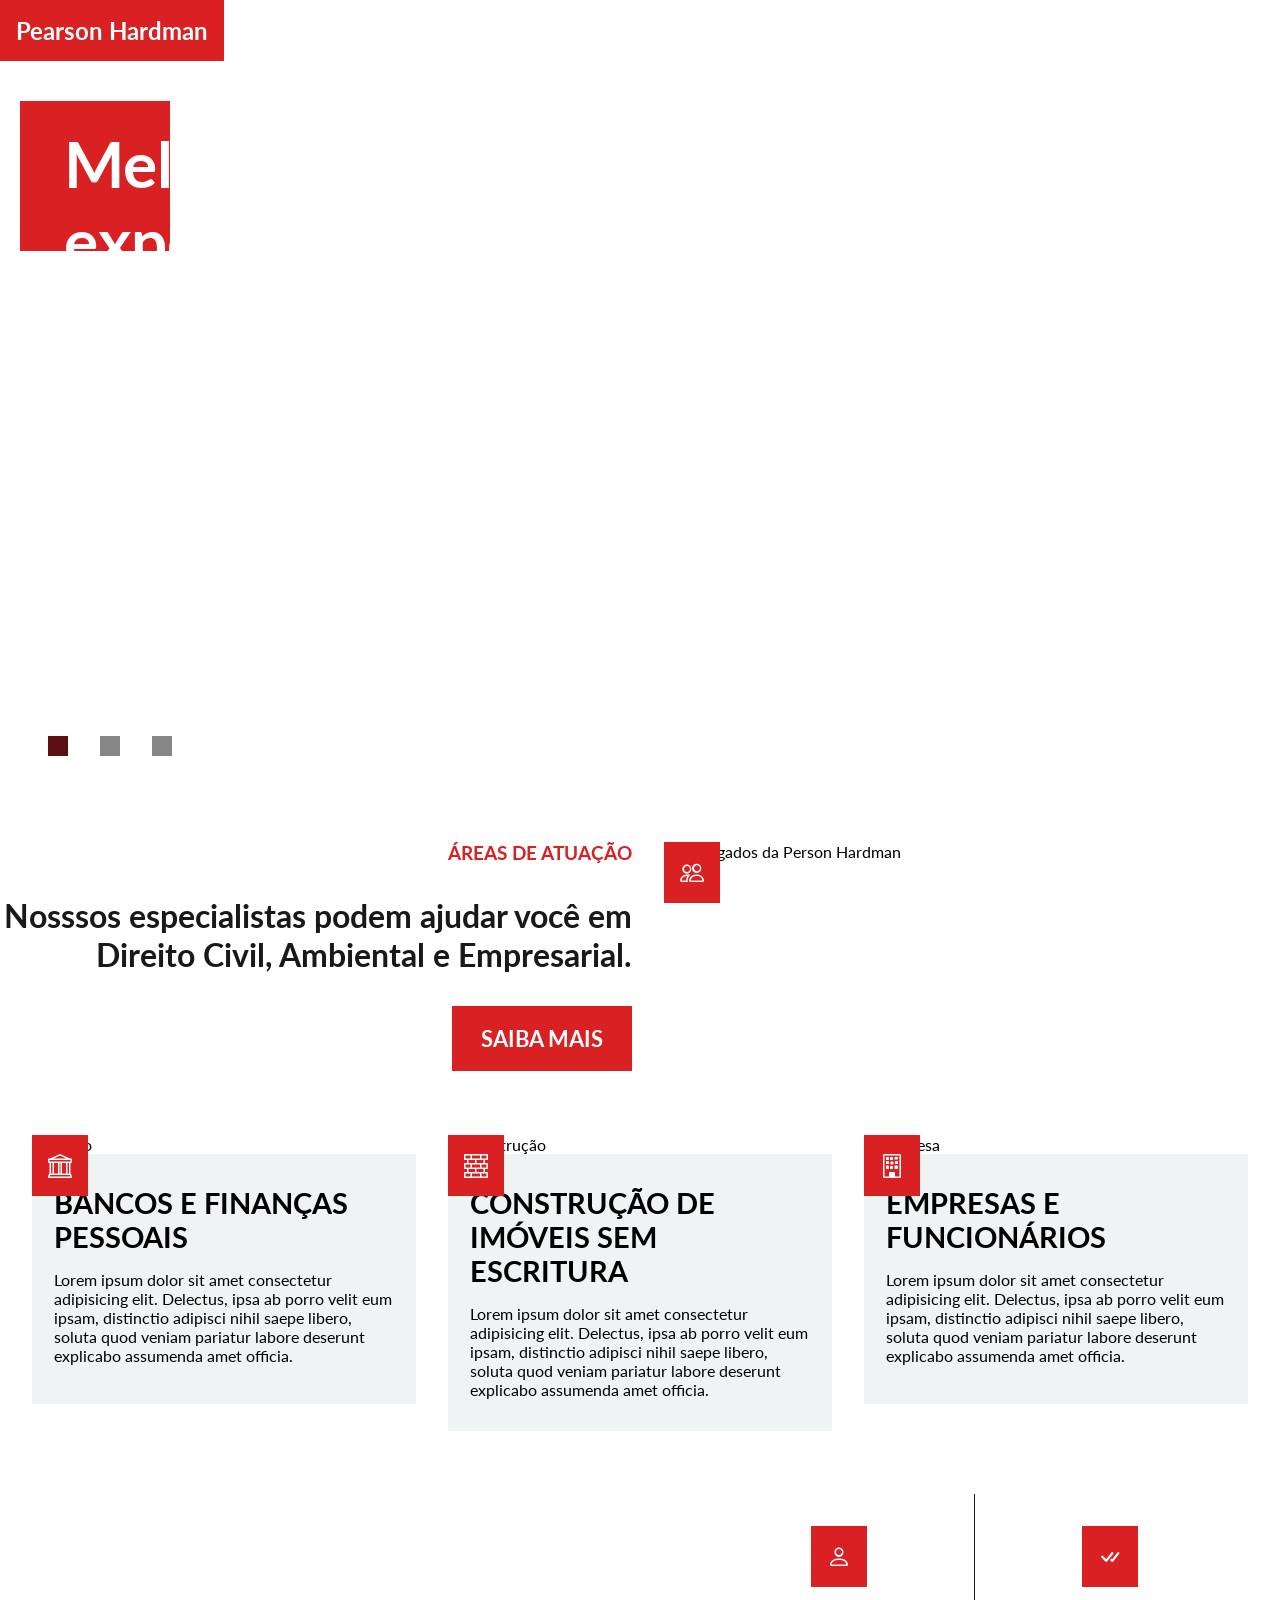
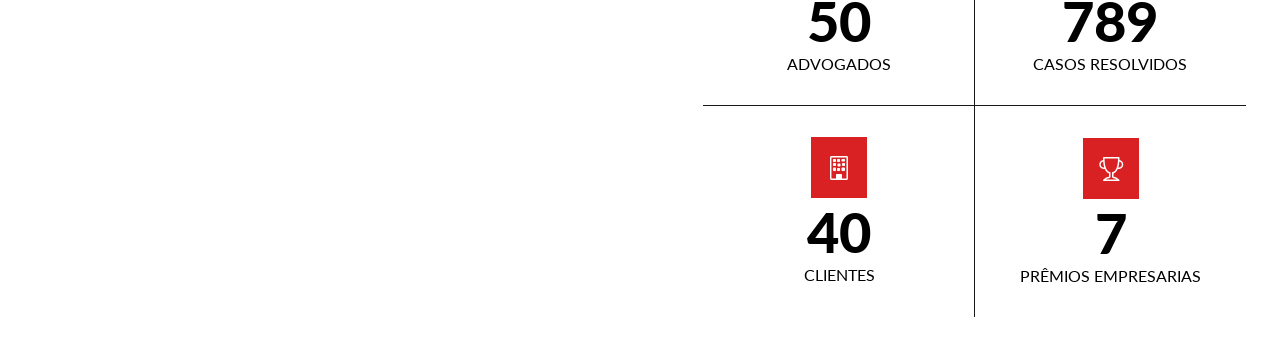
==== index.html @ 6a781ac8 "19-02-25" ====
<!DOCTYPE html>
<html lang="en">
<head>
    <meta charset="UTF-8">
    <meta name="viewport" content="width=device-width, initial-scale=1.0">
    <title>Person Hardman</title>
    <link rel="stylesheet" href="./css/style.css">
    <!-- Google Fonts -->
        <link rel="preconnect" href="https://fonts.googleapis.com">
        <link rel="preconnect" href="https://fonts.gstatic.com" crossorigin>
        <link href="https://fonts.googleapis.com/css2?family=Lato:ital,wght@0,100;0,300;0,400;0,700;0,900;1,100;1,300;1,400;1,700;1,900&display=swap" rel="stylesheet">
    <!-- Bootstrap Icons  -->
        <link rel="stylesheet" href="https://cdn.jsdelivr.net/npm/bootstrap-icons@1.11.3/font/bootstrap-icons.min.css">
</head>
<body>
    <!-- Cabeçalho e Banner -->
    <header id="header">
        <div id="inner-header">
            <h2 id="brand">Pearson Hardman</h2>
            <nav id="navbar">
                <a href="#header">Início</a>
                <a href="#expertise-areas">Serviços</a>
                <a href="#about">Sobre</a>
                <a href="#team">Time</a>
                <a href="#contact">Contato</a>
            </nav>
        </div>
        <div class="banner active">
            <span class="square"></span>            
            <h2>Melhores experts em direito do país</h2>
            <p>Os advogados mais qualificados estão aqui, agende uma reunião e conheça nosso time
            </p>
        </div>
        <div class="banner">
            <span class="square"></span>            
            <h2>Advogados</h2>
            <p>Melhores experts em direito do país</p>
        </div>
        <div class="dots">
            <div class="dot active"></div>
            <div class="dot"></div>
            <div class="dot"></div>
        </div>
    </header>
    <!-- Áreas de atuação -->
    <main id="expertise-areas" class="text-image-section">
        <div id="expertise-information" class="text-container">
            <h3 class="section-title">Áreas de atuação</h3>
            <p class="section-subtitle">Nosssos especialistas podem ajudar você em Direito Civil, Ambiental e Empresarial.</p>
            <a class="btn" href="">Saiba Mais</a>
        </div>
        <div id="expertise-image-container" class="image-container">
            <i class="bi bi-people"></i>
            <img src="images/employees_banner.jpg" alt="Advogados da Person Hardman">
        </div>
        <div id="other-services">
            <div class="service">
                <img src="images/bank.jpg" alt="Banco">
                <i class="bi bi-bank"></i>
                <div class="service-info">
                    <h4>Bancos e finanças pessoais</h4>
                    <p>Lorem ipsum dolor sit amet consectetur adipisicing elit. Delectus, ipsa ab porro velit eum ipsam, distinctio adipisci nihil saepe libero, soluta quod veniam pariatur labore deserunt explicabo assumenda amet officia.</p>
                </div>
            </div>
            <div class="service">
                <img src="images/construction.jpg" alt="Construção">
                <i class="bi bi-bricks"></i>
                <div class="service-info">
                    <h4>Construção de imóveis sem escritura</h4>
                    <p>Lorem ipsum dolor sit amet consectetur adipisicing elit. Delectus, ipsa ab porro velit eum ipsam, distinctio adipisci nihil saepe libero, soluta quod veniam pariatur labore deserunt explicabo assumenda amet officia.</p>
                </div>

            </div>            
            <div class="service">
                <img src="images/company.jpg" alt="Empresa">
                <i class="bi bi-building"></i>
                <div class="service-info">
                    <h4>Empresas e funcionários</h4>
                    <p>Lorem ipsum dolor sit amet consectetur adipisicing elit. Delectus, ipsa ab porro velit eum ipsam, distinctio adipisci nihil saepe libero, soluta quod veniam pariatur labore deserunt explicabo assumenda amet officia.</p>
                </div>

            </div>
           
        </div>

    </main>
    <!-- Seção Sobre nós -->
    <section id="about">
        <div id="about-text">
            <p class="section-subtitle">Sobre nós</p>
            <h3 class="section-title">
                Uma empresa que tem o foco no cliente, aconselhando da melhor forma e conseguindo os melhores resultados
            </h3>
            <div class="about-description">
                <i class="bi bi-briefcase"></i>
                <div>
                    <h4>Advogados atualizados</h4>
                    <p>Nós promovemos treinamentos mensais a todos os nosso colaboradores</p>
                </div>
            </div>
            <div class="about-description">
                <i class="bi bi-book"></i>
                <div>
                    <h4>Domínio das leis</h4>
                    <p>Nossos colaboradores são especializados em várias áreas do Direito, dominando as principais leis em suas especialidades</p>
                </div>
            </div>
        </div>
        <div id="about-data">
            <div class="data">
                <i class="bi bi-person"></i>
                <p class="number">50</p>
                <p class="text">Advogados</p>
            </div>
            <div class="data">
                <i class="bi bi-check-all"></i>
                <p class="number">789</p>
                <p class="text">Casos resolvidos</p>
            </div>
            <div class="data">
                <i class="bi bi-building"></i>
                <p class="number">40</p>
                <p class="text">Clientes</p>
            </div>
            <div class="data">
                <i class="bi bi-trophy"></i>
                <p class="number">7</p>
                <p class="text">Prêmios empresarias</p>
            </div>
        </div>
    </section>
</body>
</html>
---- css/style.css ----
:root {
    --main-color:#d92123;
    --primary-text-color:#fff;
    --secondary-text-color:#191919;
    --secondary-color:#868686;
    --tertiary-color:#eff3f4;
    --secondary-bg-color:#5c1011;
}

* {
    font-family: "Lato";
    padding: 0;
    margin: 0;
    box-sizing: border-box;
}

a {
    text-decoration: none;
}

img {
    width: 100%;
}

i {
    background-color: var(--main-color);
    color: var(--primary-text-color);
    font-size: 1.5rem;
    padding: 1rem;
}

/* id */
#header{
    min-height: 90vh;
    background-image: url("../images/main_banner4.png");
    background-size: cover;
    background-position: center;
    color: var(--primary-text-color);
    margin-bottom: 2rem;
}

#inner-header{
    /* padrão linha */
    display: flex;
    /* alinhamento é horizontal, eixo x */
    justify-content: space-between;
    /* alinhamento vertical, eixo y */
    align-items: center;
}

#brand {
    background-color: var(--main-color);
    padding: 1rem;
}

#navbar {
    display: flex;
    gap: 2rem;
    text-transform: uppercase;
    margin-right: 2rem;
}

#navbar a {
    color: var(--primary-text-color);
    font-weight: bold;
    padding: 1rem;
}

.banner.active{
    opacity: 1; /* banner ativo é mostrado */
}

.banner{
    max-width: 45%;
    opacity: 0;
    padding: 4rem;
    position: absolute;
}

.banner h2{
    font-size: 4rem;
    margin-bottom: 1.2rem;
    position: relative;
    z-index:2;
}

.banner p{
    font-size: 1.5rem;
}

.square{
    display:block;
    width: 150px;
    height: 150px;
    background-color: var(--main-color);
    position: absolute;
    left: 20px;
    top: 40px;
    z-index:1;
}

.dots{
    display:flex;
    gap:2rem;
    position: absolute;
    bottom: 9rem;
    left:3rem;
}

.dot{
    width: 20px;
    height: 20px;
    background-color: var(--secondary-color);
}

.dot.active{
    background-color: var(--secondary-bg-color);
}

/* ÁREAS DE ATUAÇÃO */

.text-image-section{
    display: flex;
    flex-wrap: wrap;
    gap: 2rem;
}

.text-container {
    display: flex;
    flex-direction: column;
    flex: 2 1 0;
    gap: 2rem;
    justify-content: center;
    text-align: right;
    font-weight: bold;
}

.image-container{
    flex: 1 1 300px;
    position: relative;
}

.image-container i{
    position: absolute;
}

.section-title{
    color: var(--main-color);
    text-transform: uppercase;
}
.section-subtitle{
    color: var(--secondary-text-color);
    font-size: 2rem;
}

.btn{
    padding: 1.2rem 1.8rem;
    text-transform: uppercase;
    font-size: 1.4rem;
    background-color: var(--main-color);
    color: var(--primary-text-color);
    align-self: end;
}

#other-services{
    width: 100%;
    display: flex;
    /* flex-wrap: wrap; */
    gap:2rem;
    padding: 2rem;
}

.service{
    position: relative;
}

.service i{
    position: absolute;
    left:0;
    top:0;
}

.service-info{
    background-color: var(--tertiary-color);
    padding: 2rem 1.4rem;
    min-height: 250px;
}

.service h4{
    font-size: 1.8rem;
    margin-bottom: 1rem;
    text-transform: uppercase;
}

/* Section about - Sobre nós */
#about{
    display: flex;
    flex-wrap: wrap;
    align-items: center;
    gap: 2rem;
}
#about-text{
    background-image: url("../images/pattern.png");
    background-size: cover;
    background-position: center;
    color: var(--primary-text-color);
    display: flex;
    flex: 1 1 0;
    /* flex: grow shrink basis */
    /* grow - define quanto o elemento cresce em relação aos outros */
    /* shrink - define quanto ele encolhe quando não há espaço */
    /* basis - define o tamanho inicial do elemento antes de aplicar o crescimento e encolhimento */
    flex-direction: column;
    justify-content: center;
    gap: 2rem;
    padding: 4rem 3rem;

}

#about-text .section-subtitle,
#about-text .section-title{
    color: var(--primary-text-color)
}

#about-text i {
    background-color: transparent;
}

.about-description{
    display: flex;
    align-items: center; 
}

.about-description h4{
    font-size: 1.4rem;
    margin-bottom: 0.5rem;
}

#about-data{
    display: flex;
    flex: 1 1 0;
    flex-wrap: wrap;
    padding: 2rem;
}

#about-data .data{
    width: 50%;
    display: flex;
    flex-direction: column;
    align-items: center;
    padding: 2rem;
    margin-top: -1px; /* para alinhar a first-child e last-child */
    margin-left: -1px; /* para alinhar a first-child e last-child */
}

#about-data .data:first-child{
    border-right: 1px solid var(--secondary-text-color);
    border-bottom: 1px solid var(--secondary-text-color);
}

#about-data .data:last-child{
    border-left: 1px solid var(--secondary-text-color);
    border-top: 1px solid var(--secondary-text-color);
}

.data:


#about-data .data i{
    background-color: transparent;
    color: var(--main-color);
    font-size: 4rem;
    padding: 0;
}

.data .number{
    font-size: 3.5rem;
    font-weight: 900;
}

.data .text {
    text-transform: uppercase;
}
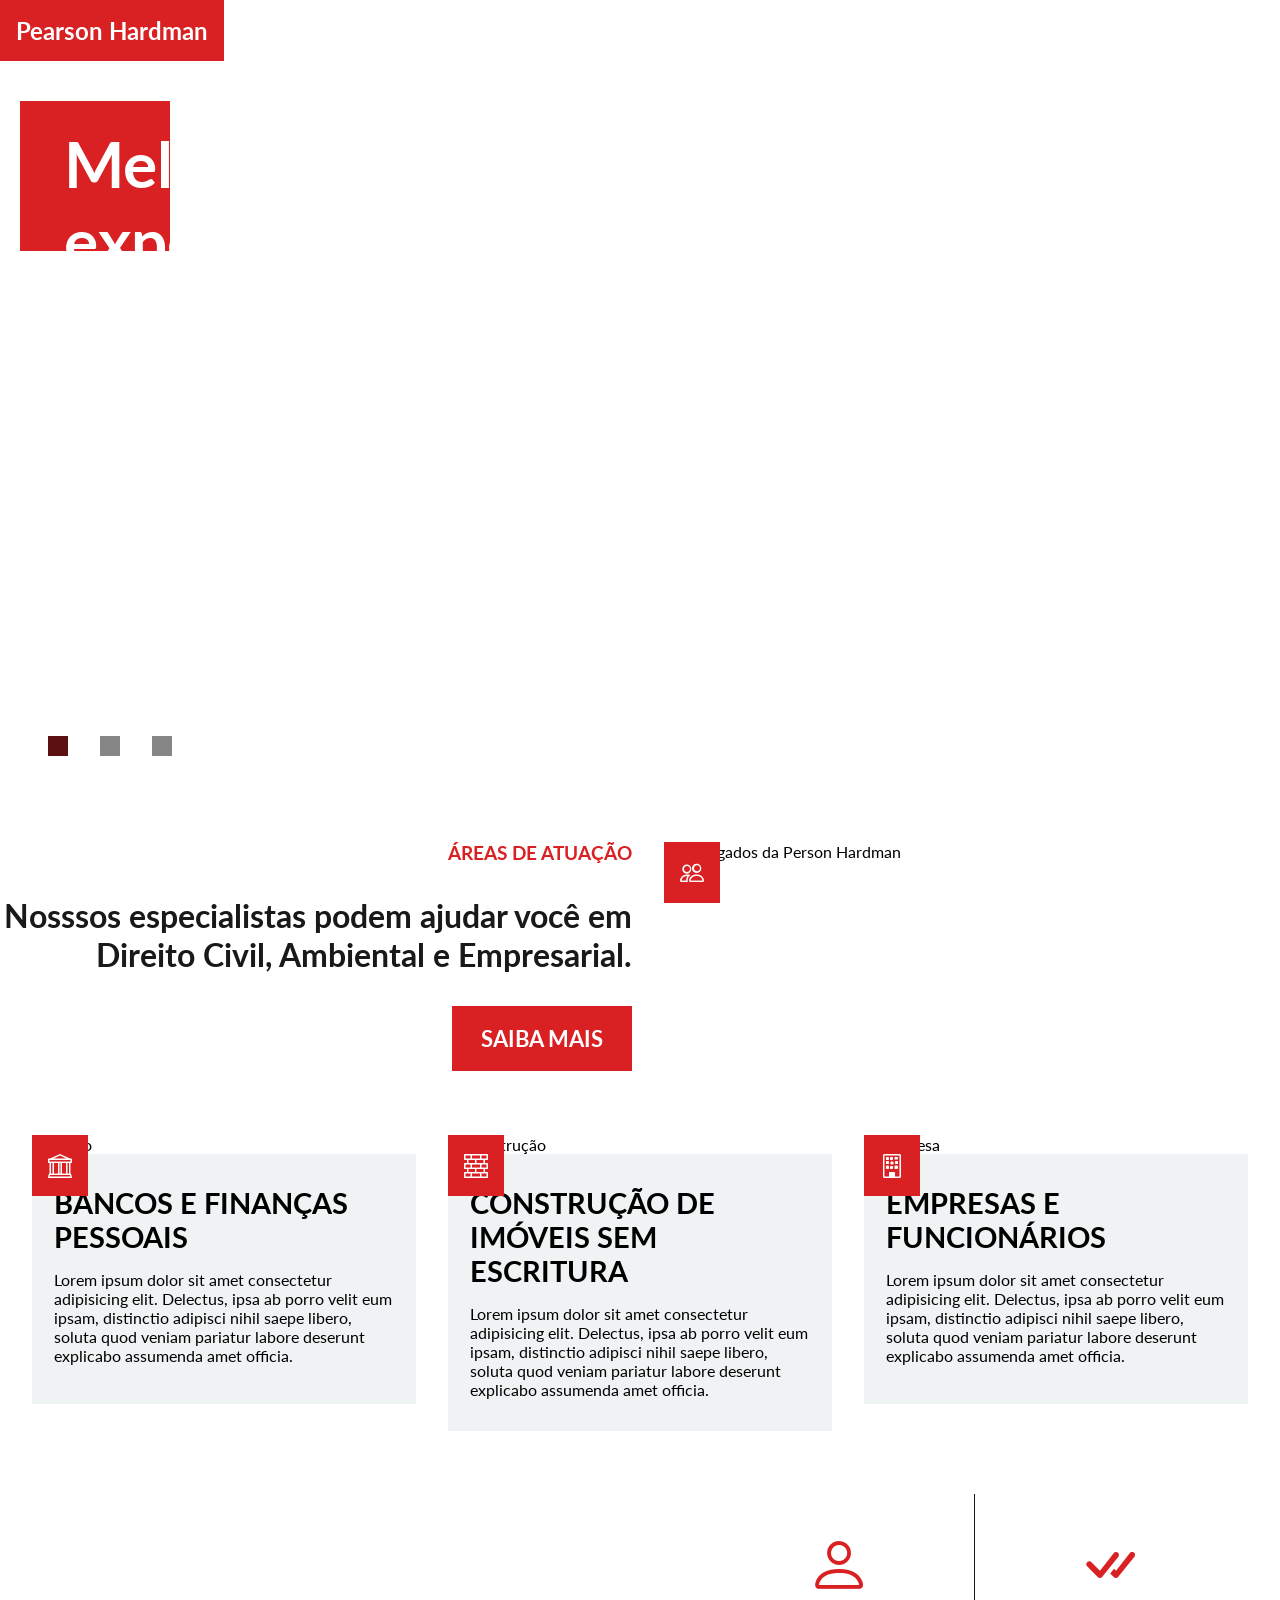
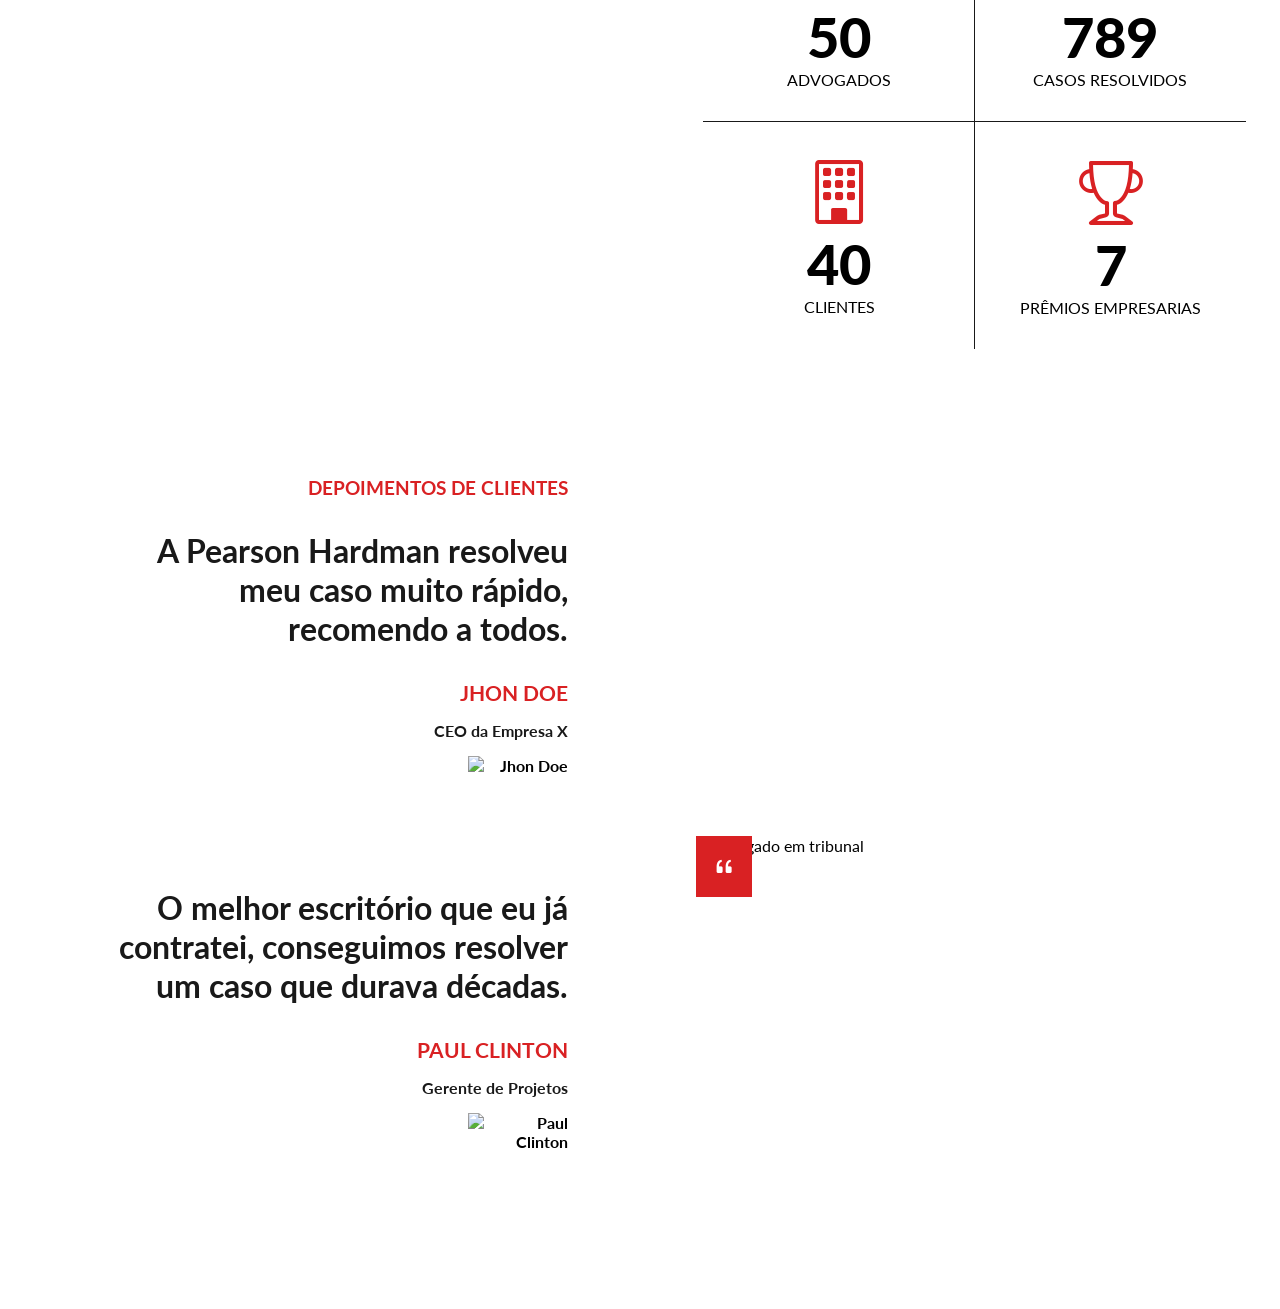
==== commit d1f01bb8: "Section Depoimentos" ====
--- a/index.html
+++ b/index.html
@@ -87,10 +87,10 @@
     <!-- Seção Sobre nós -->
     <section id="about">
         <div id="about-text">
-            <p class="section-subtitle">Sobre nós</p>
-            <h3 class="section-title">
+            <h3 class="section-title">Sobre nós</h3>
+            <p class="section-subtitle">
                 Uma empresa que tem o foco no cliente, aconselhando da melhor forma e conseguindo os melhores resultados
-            </h3>
+            </p>
             <div class="about-description">
                 <i class="bi bi-briefcase"></i>
                 <div>
@@ -129,5 +129,41 @@
             </div>
         </div>
     </section>
+
+    <!-- Depoimentos -->
+
+    <section id="testimonial" class="text-image-section">
+        <div id="testimonial-information" class="text-container">
+            <div id="testimonial-information" class="text-container">
+                <h3 class="section-title">Depoimentos de clientes</h3>
+                <p class="section-subtitle">
+                  A Pearson Hardman resolveu meu caso muito rápido, recomendo a todos.
+                </p>
+                <div class="author">
+                  <div class="author-info">
+                    <p class="author-name">Jhon Doe</p>
+                    <p class="author-job">CEO da Empresa X</p>
+                  </div>
+                  <img src="images/author_1.jpg" alt="Jhon Doe" />
+                </div>
+                <p class="section-subtitle">
+                  O melhor escritório que eu já contratei, conseguimos resolver um caso
+                  que durava décadas.
+                </p>
+                <div class="author">
+                  <div class="author-info">
+                    <p class="author-name">Paul Clinton</p>
+                    <p class="author-job">Gerente de Projetos</p>
+                  </div>
+                  <img src="images/author_2.jpg" alt="Paul Clinton" />
+                </div>
+            </div>
+        </div>
+        <div id="testimonial-image-container" class="image-container">
+            <i class="bi bi-quote"></i>
+            <img src="images/court.jpg" alt="Afvogado em tribunal">
+        </div>
+
+    </section>
 </body>
 </html>
--- a/css/style.css
+++ b/css/style.css
@@ -263,8 +263,6 @@
     border-top: 1px solid var(--secondary-text-color);
 }
 
-.data:
-
 
 #about-data .data i{
     background-color: transparent;
@@ -282,3 +280,40 @@
     text-transform: uppercase;
 }
 
+/* Depoimentos  */
+
+#testimonial{
+    display: flex;
+    align-items: center;
+}
+
+#testimonial-information{
+    padding: 3rem;
+
+}
+
+.author{
+    display: flex;
+    flex-direction: column;
+    justify-content: end;
+    align-items: flex-end;
+    gap: 1rem;
+}
+
+
+.author img{
+    width: 100px;
+    height: 100px;
+}
+
+.author .author-name{
+    color: var(--main-color);
+    text-transform: uppercase;
+    font-size: 1.3rem;
+    font-weight: bold;
+    margin-bottom: 1rem;
+}
+
+.author .author-job{
+    color: var(--secondary-text-color);
+}
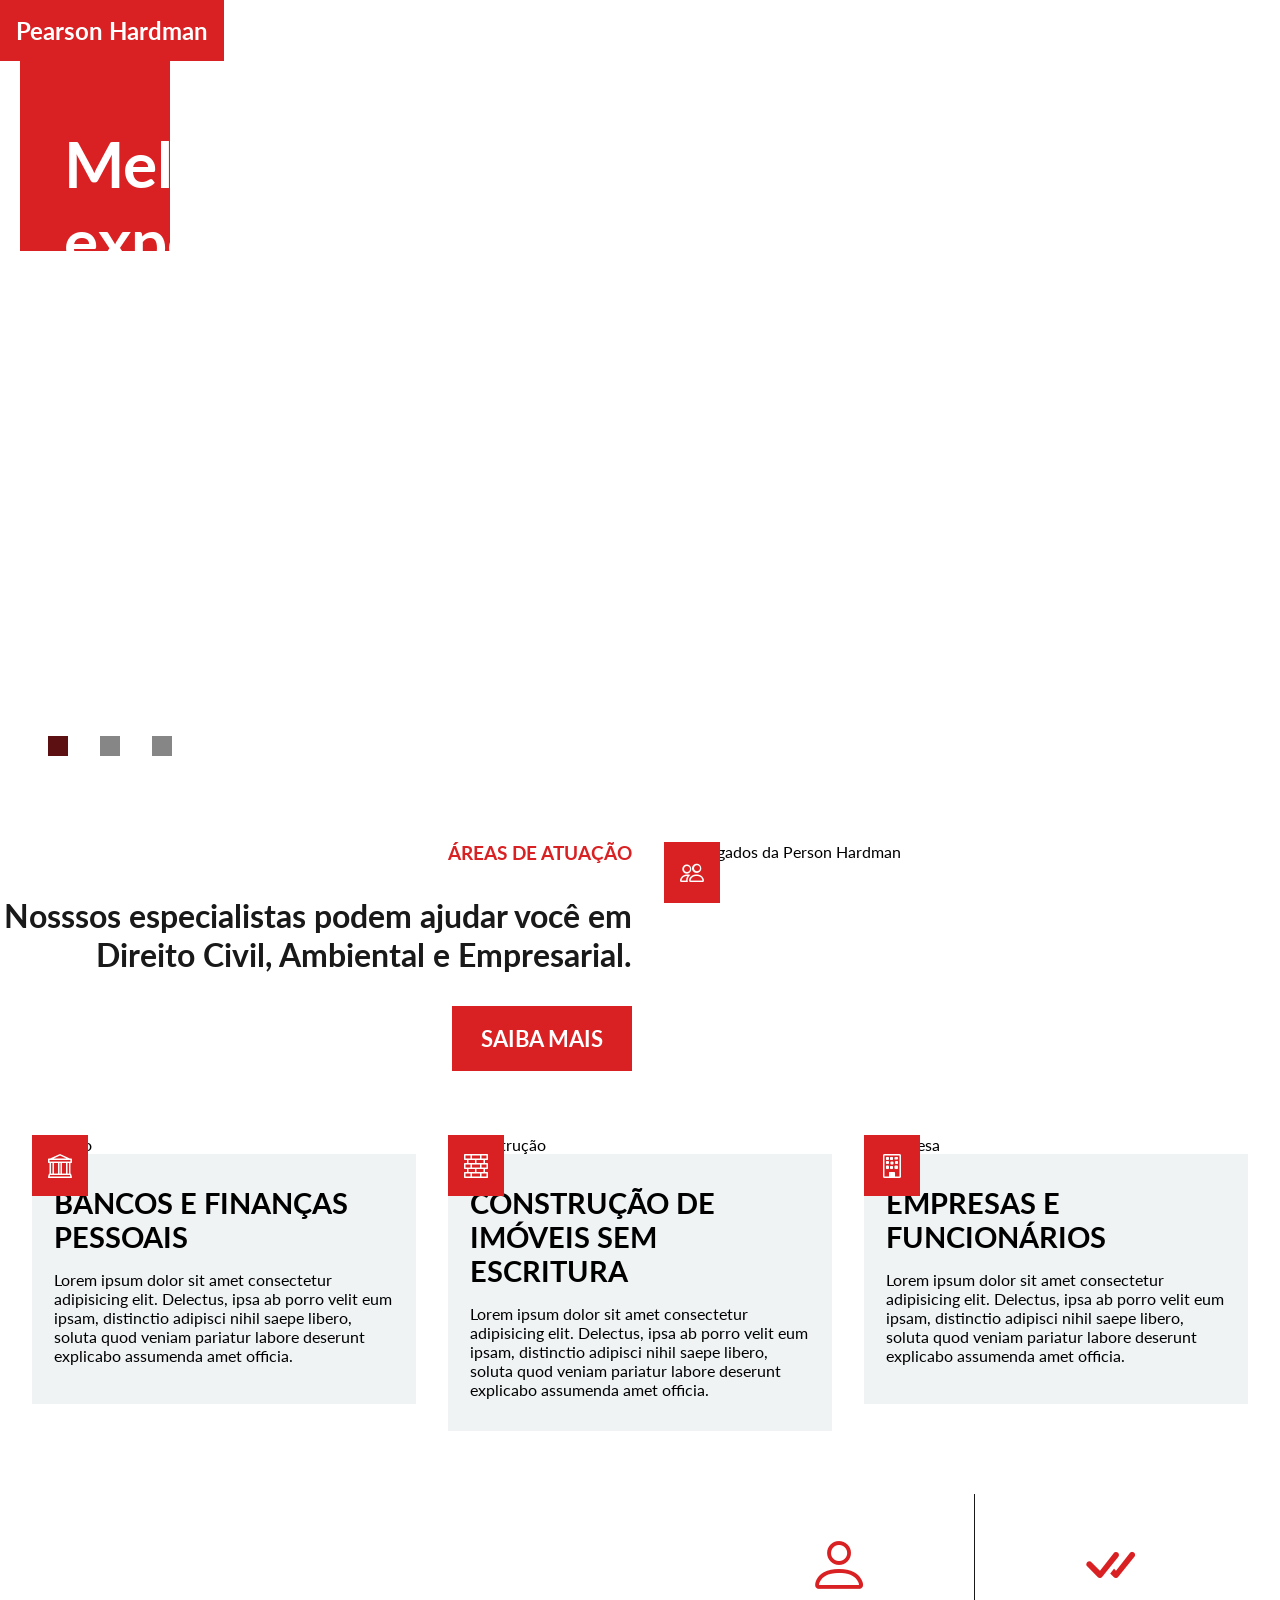
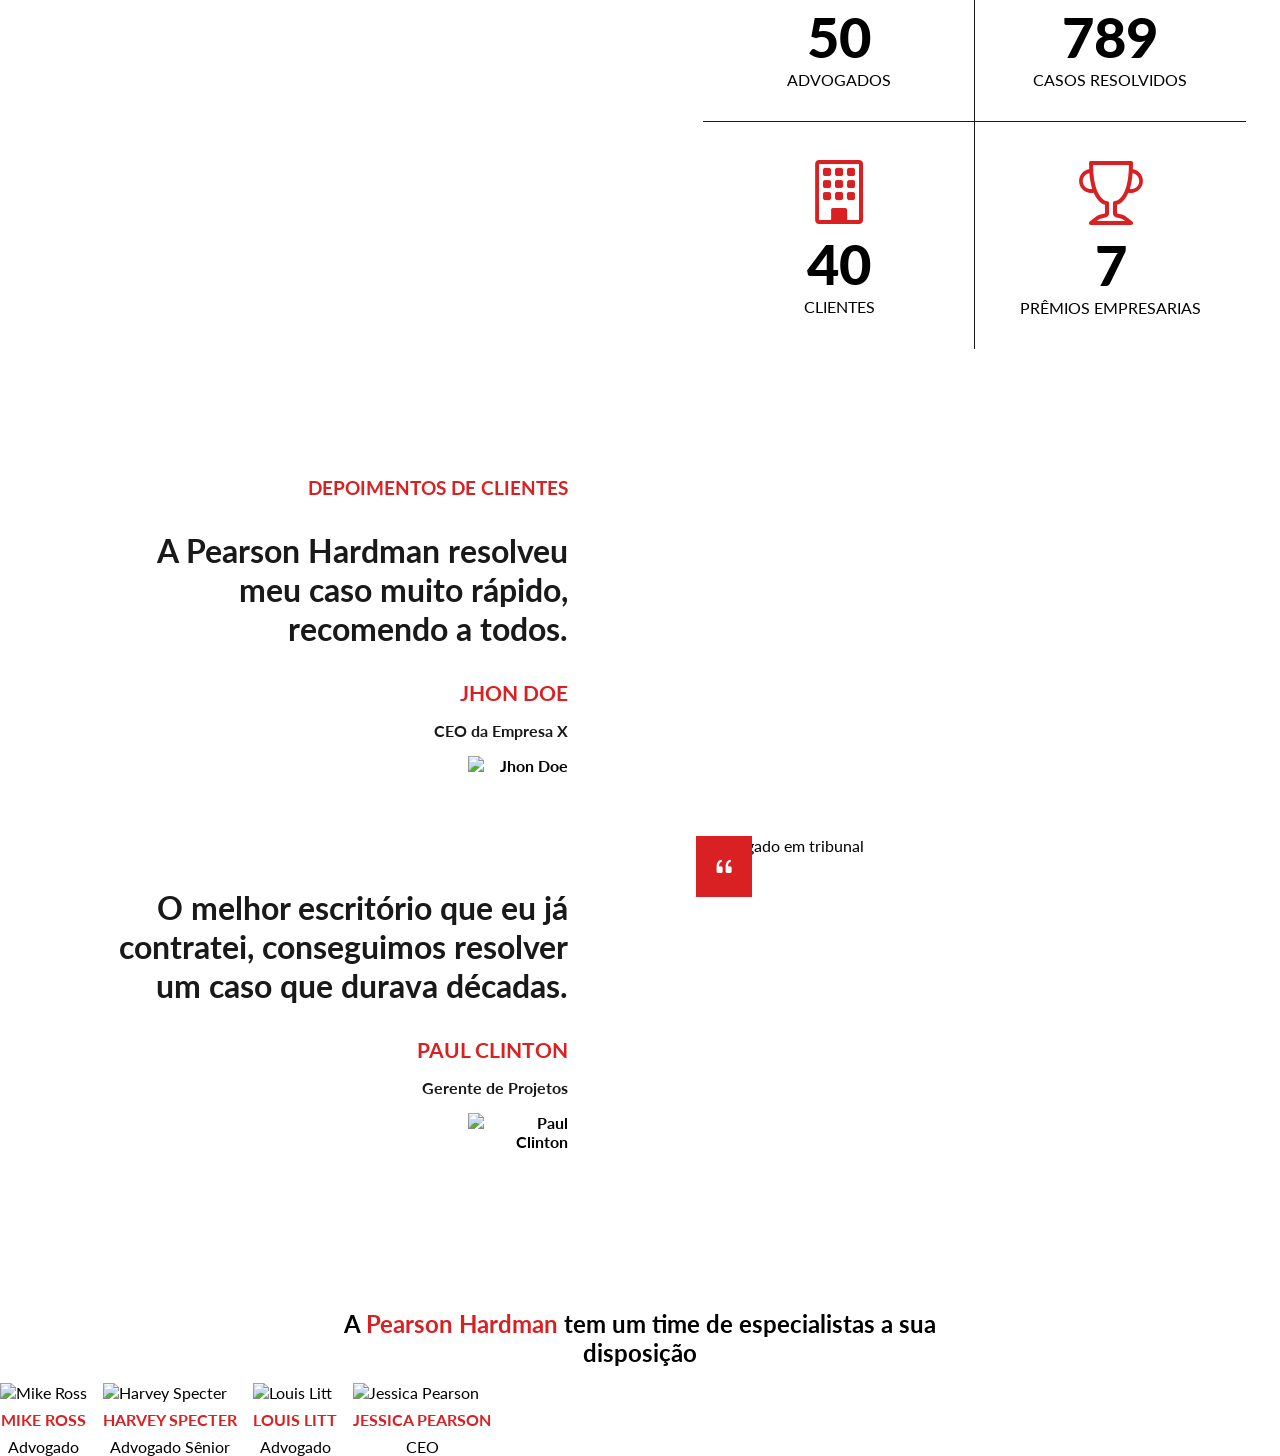
==== commit b73242f5: "section colaboradores" ====
--- a/index.html
+++ b/index.html
@@ -165,5 +165,33 @@
         </div>
 
     </section>
+
+    <!-- Colaboradores -->
+    <section id="team">
+        <span class="square"></span>
+        <h2> A <span>Pearson Hardman</span> tem um time de especialistas a sua disposição</h2>
+        <div class="employees">
+          <div class="employee">
+            <img src="images/mike.jpg" alt="Mike Ross" />
+            <p class="employee-name">Mike Ross</p>
+            <p class="employee-role">Advogado</p>
+          </div>
+          <div class="employee">
+            <img src="images/harvey.png" alt="Harvey Specter" />
+            <p class="employee-name">Harvey Specter</p>
+            <p class="employee-role">Advogado Sênior</p>
+          </div>
+          <div class="employee">
+            <img src="images/louis.jpg" alt="Louis Litt" />
+            <p class="employee-name">Louis Litt</p>
+            <p class="employee-role">Advogado</p>
+          </div>
+          <div class="employee">
+            <img src="images/jessica.jpg" alt="Jessica Pearson" />
+            <p class="employee-name">Jessica Pearson</p>
+            <p class="employee-role">CEO</p>
+          </div>
+        </div>
+      </section>
 </body>
 </html>
--- a/css/style.css
+++ b/css/style.css
@@ -289,7 +289,6 @@
 
 #testimonial-information{
     padding: 3rem;
-
 }
 
 .author{
@@ -316,4 +315,40 @@
 
 .author .author-job{
     color: var(--secondary-text-color);
-}+}
+
+
+/* Colaboradores */
+
+#team span{
+    color: var(--main-color);
+}
+
+#team h2{
+    width: 50%;
+    text-align: center;
+    margin: 0 auto;
+    margin-bottom: 1rem;   
+}
+
+.employees{
+    display: flex;
+    gap: 1rem;
+}
+
+.employee{
+    display: flex;
+    flex-direction: column;
+    align-items: center;
+}
+.employee img{
+    margin-bottom: 0.5rem;
+}
+
+.employee .employee-name{
+    text-transform: uppercase;
+    font-weight: bold;
+    color: var(--main-color);
+    margin-bottom: 0.5rem;
+}
+
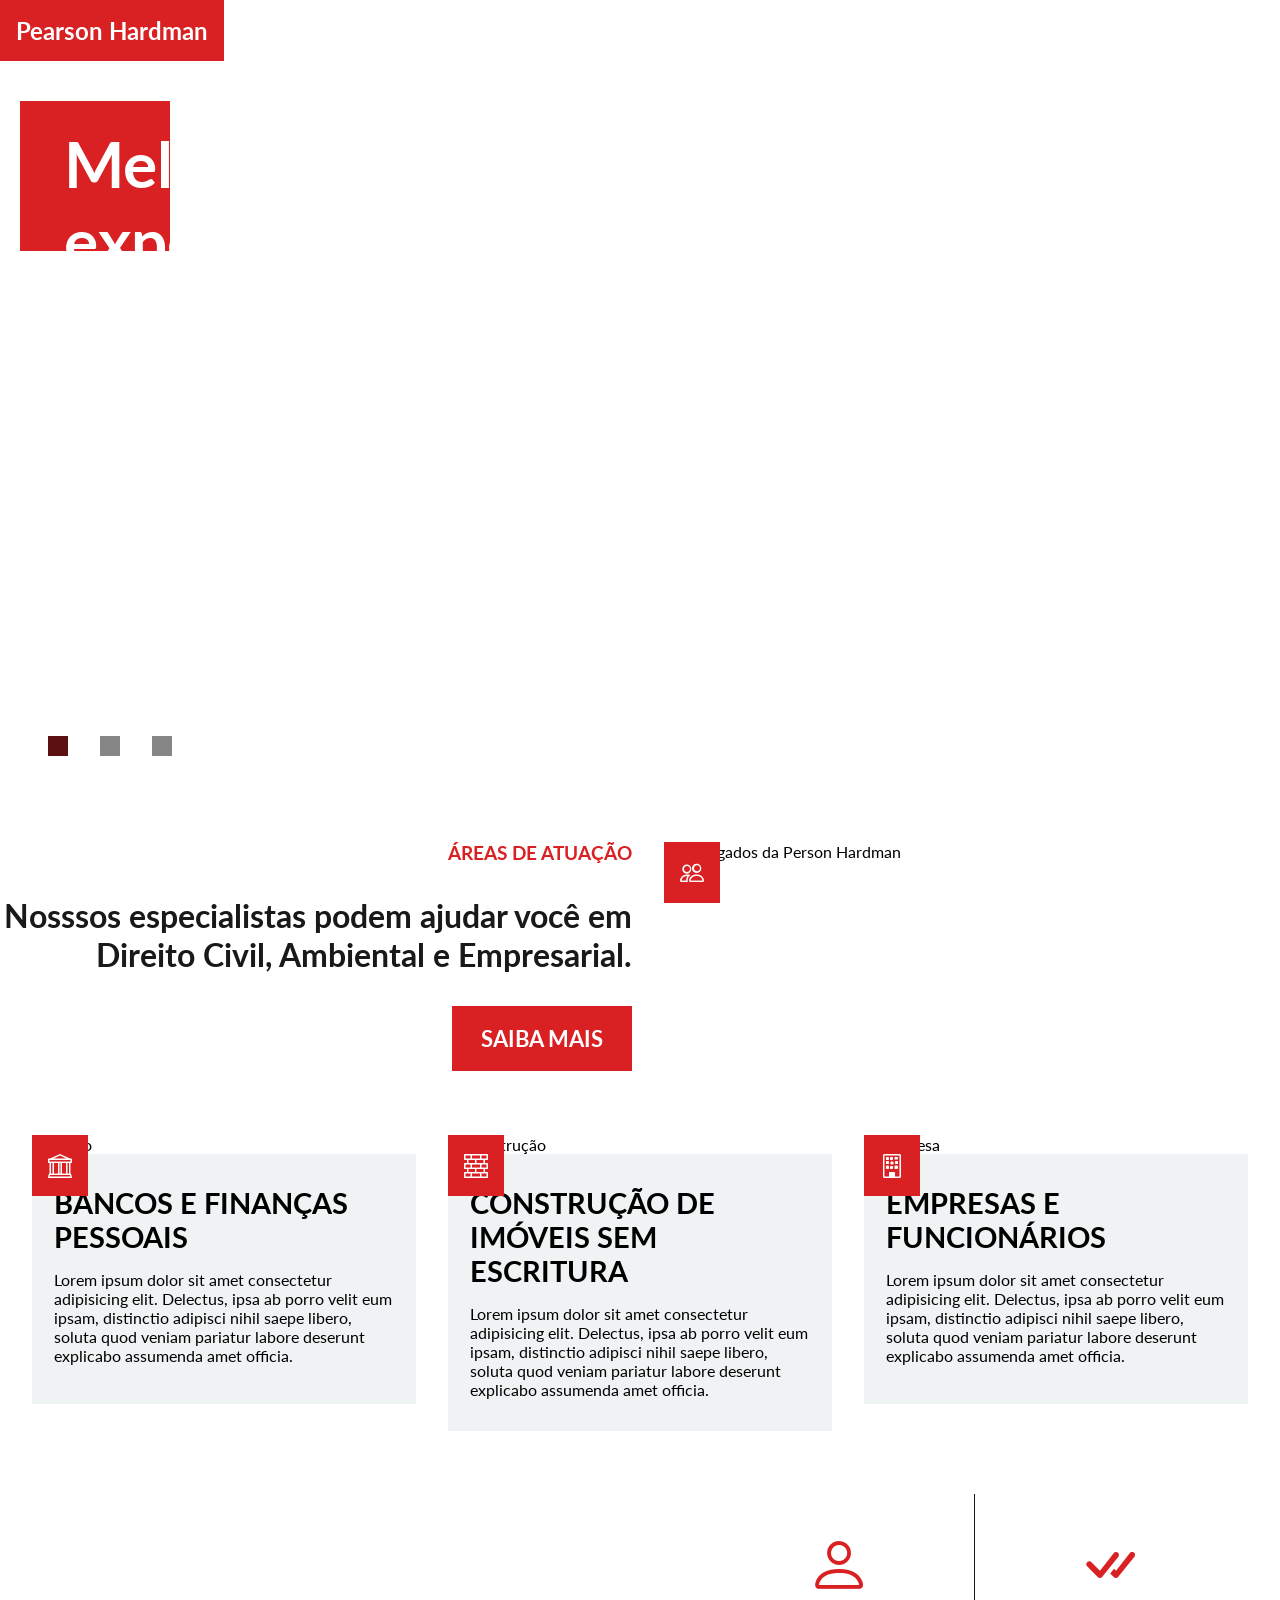
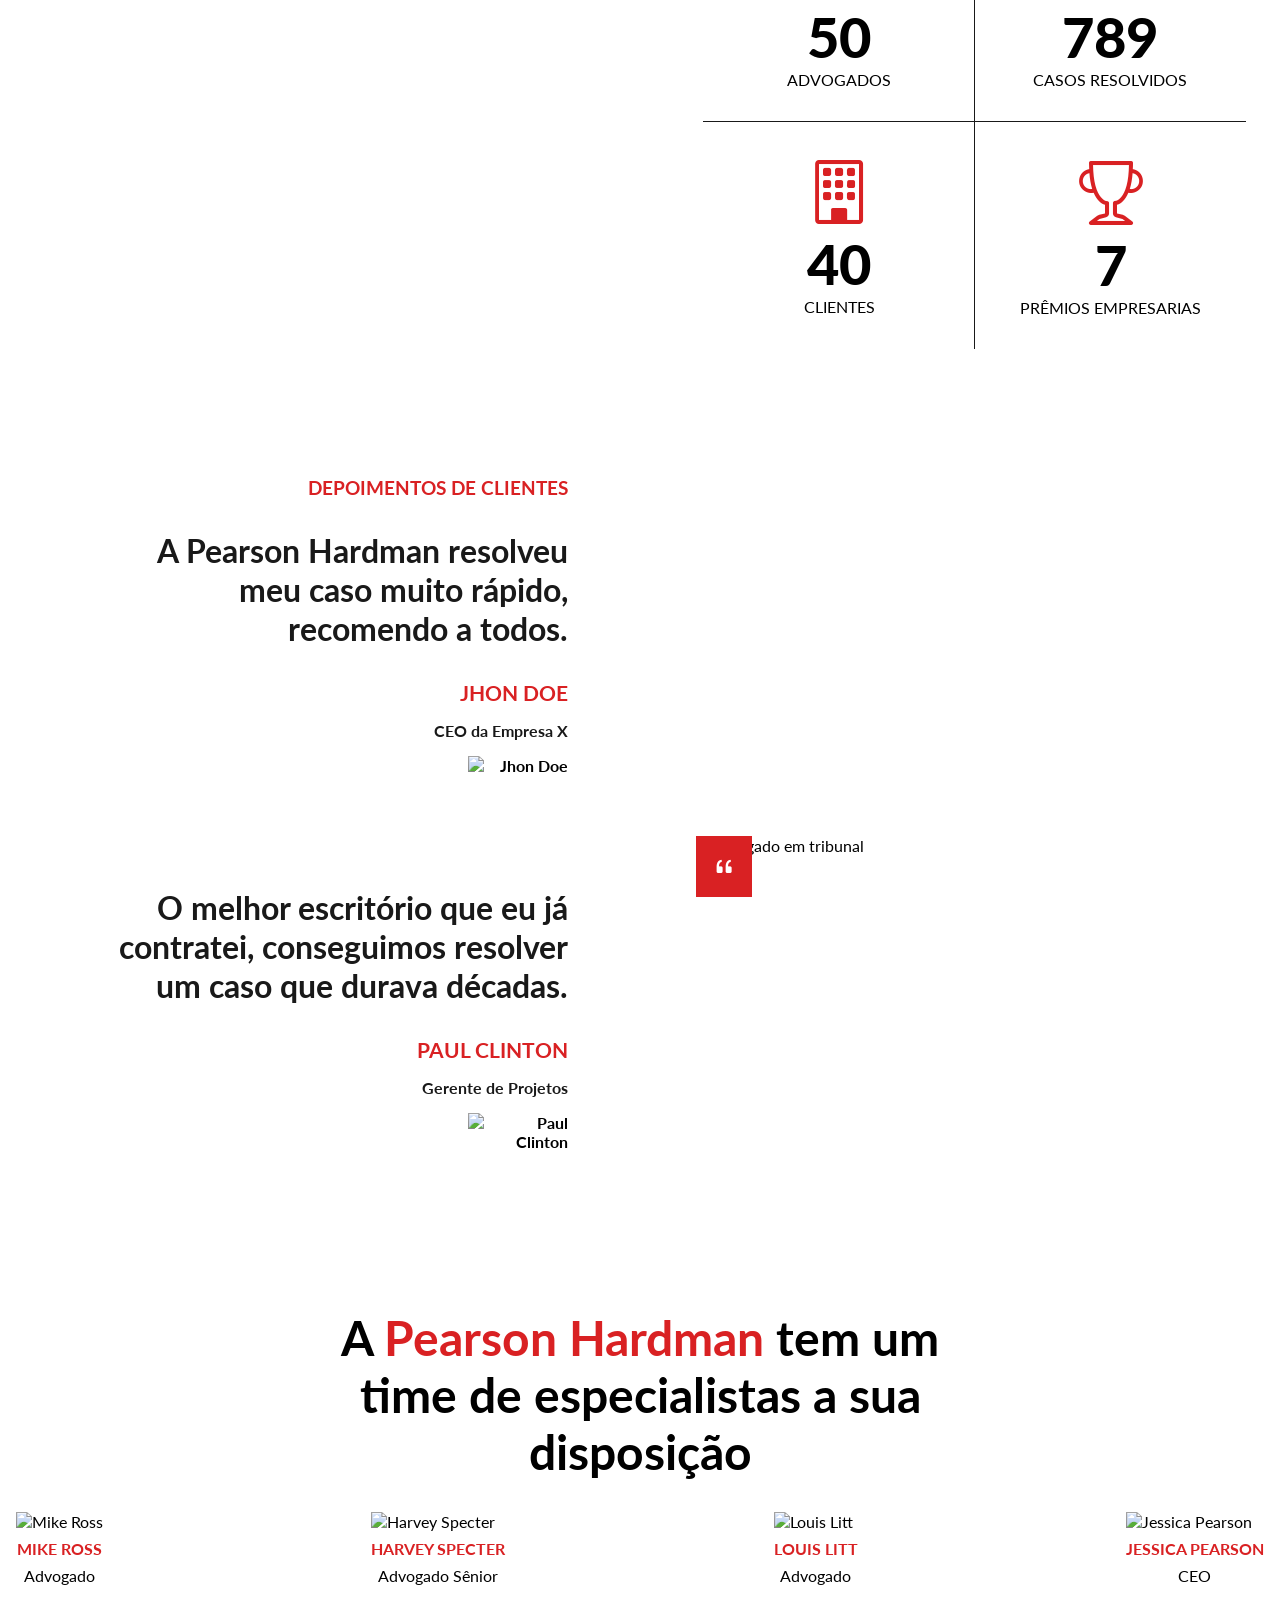
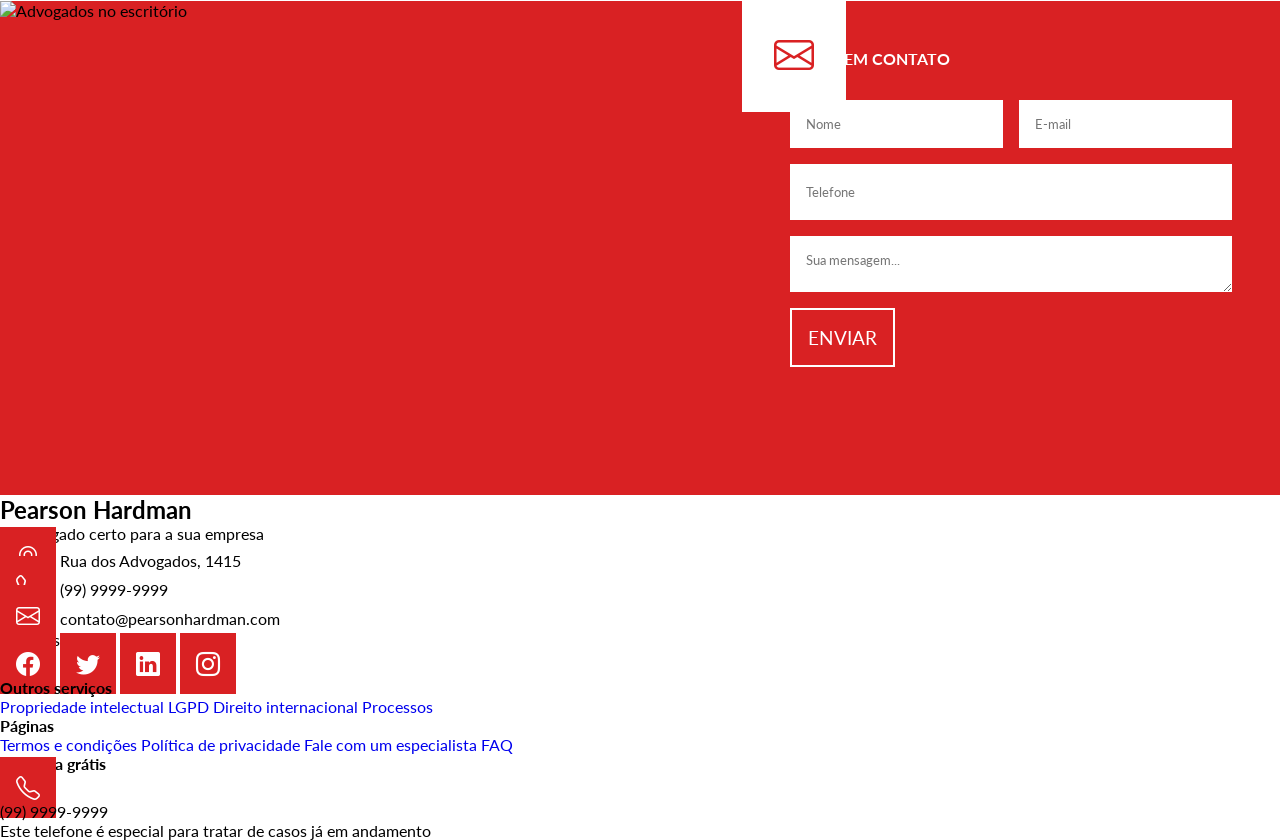
==== commit f0ce5f8b: "sections contato e footer" ====
--- a/index.html
+++ b/index.html
@@ -193,5 +193,80 @@
           </div>
         </div>
       </section>
+      
+
+          <!-- Contato -->
+    <section id="contact" class="text-image-section">
+        <div id="contact-image-container" class="image-container">
+          <img src="images/office.jpg" alt="Advogados no escritório" />
+        </div>
+        <div id="contact-information" class="text-container">
+          <i class="bi bi-envelope"></i>
+          <p class="section-subtitle">Entre em contato</p>
+          <form>
+            <div class="form-control">
+              <input type="text" name="name" id="name" placeholder="Nome" />
+              <input type="email" name="email" id="email" placeholder="E-mail" />
+            </div>
+            <input type="text" name="phone" id="phone" placeholder="Telefone" />
+            <textarea
+              name="message"
+              id="message"
+              placeholder="Sua mensagem..."
+            ></textarea>
+            <input type="submit" value="Enviar" class="btn" />
+          </form>
+        </div>
+      </section>
+
+          <!-- Rodapé -->
+    <footer id="footer">
+        <div class="contact-info">
+          <div class="footer-brand">
+            <h2>Pearson Hardman</h2>
+            <p>O advogado certo para a sua empresa</p>
+          </div>
+          <p><i class="bi bi-geo-alt"></i> Rua dos Advogados, 1415</p>
+          <p><i class="bi bi-telephone"></i> (99) 9999-9999</p>
+          <p><i class="bi bi-envelope"></i> contato@pearsonhardman.com</p>
+          <div class="social-networks">
+            <p>Siga-nos:</p>
+            <div class="networks">
+              <a href="#"><i class="bi bi-facebook"></i></a>
+              <a href="#"><i class="bi bi-twitter"></i></a>
+              <a href="#"><i class="bi bi-linkedin"></i></a>
+              <a href="#"><i class="bi bi-instagram"></i></a>
+            </div>
+          </div>
+        </div>
+        <div class="links-container">
+          <h4>Outros serviços</h4>
+          <nav>
+            <a href="#">Propriedade intelectual</a>
+            <a href="#">LGPD</a>
+            <a href="#">Direito internacional</a>
+            <a href="#">Processos</a>
+          </nav>
+        </div>
+        <div class="links-container">
+          <h4>Páginas</h4>
+          <nav>
+            <a href="#">Termos e condições</a>
+            <a href="#">Política de privacidade</a>
+            <a href="#">Fale com um especialista</a>
+            <a href="#">FAQ</a>
+          </nav>
+        </div>
+        <div class="links-container">
+          <h4>Consulta grátis</h4>
+          <div class="phone-number">
+            <i class="bi bi-telephone"></i>
+            <p>(99) 9999-9999</p>
+          </div>
+          <p class="phone-info">
+            Este telefone é especial para tratar de casos já em andamento
+          </p>
+        </div>
+      </footer>
 </body>
 </html>
--- a/css/style.css
+++ b/css/style.css
@@ -88,7 +88,7 @@
     font-size: 1.5rem;
 }
 
-.square{
+.banner .square{
     display:block;
     width: 150px;
     height: 150px;
@@ -328,12 +328,15 @@
     width: 50%;
     text-align: center;
     margin: 0 auto;
-    margin-bottom: 1rem;   
+    margin-bottom: 2rem;  
+    font-size: 3rem; 
 }
 
 .employees{
     display: flex;
+    justify-content: space-between;
     gap: 1rem;
+    margin: 1rem;
 }
 
 .employee{
@@ -352,3 +355,68 @@
     margin-bottom: 0.5rem;
 }
 
+
+/* CONTATO */
+
+#contact{
+    background-color: var(--main-color);
+    gap: 0;
+    padding-bottom: 5rem;
+}
+
+#contact-information{
+    position: relative;
+    text-align: left;
+    padding: 3rem;
+    flex: 1 1 0;
+}
+
+
+#contact-information i{
+    position: absolute;
+    top: 0;
+    left: 0;
+    color: var(--main-color);
+    background-color: var(--primary-text-color);
+    font-size: 2.5rem;
+    padding: 2rem;
+
+}
+
+#contact-information .section-subtitle{
+    color: var(--primary-text-color); 
+    text-transform: uppercase;
+    font-size: 1rem;
+}
+
+#contact-information form{
+    display: flex;
+    flex-direction: column;
+    gap: 1rem;
+}
+
+#contact-information .form-control{
+    display: flex;
+    gap: 1rem;
+}
+
+#contact-information input,
+#contact-information textarea{
+    flex: 0.5;
+    padding: 1rem;
+    border: none;
+    /* width: 100%; */
+}
+
+#contact-information .btn{
+    align-self: start;
+    border: 2px solid var(--primary-text-color);
+    font-size: 1.2rem;
+    transition: 0.4s;
+    cursor: pointer;
+}
+
+#contact-information .btn:hover{
+    background-color: var(--primary-text-color);
+    color: var(--main-color);
+}
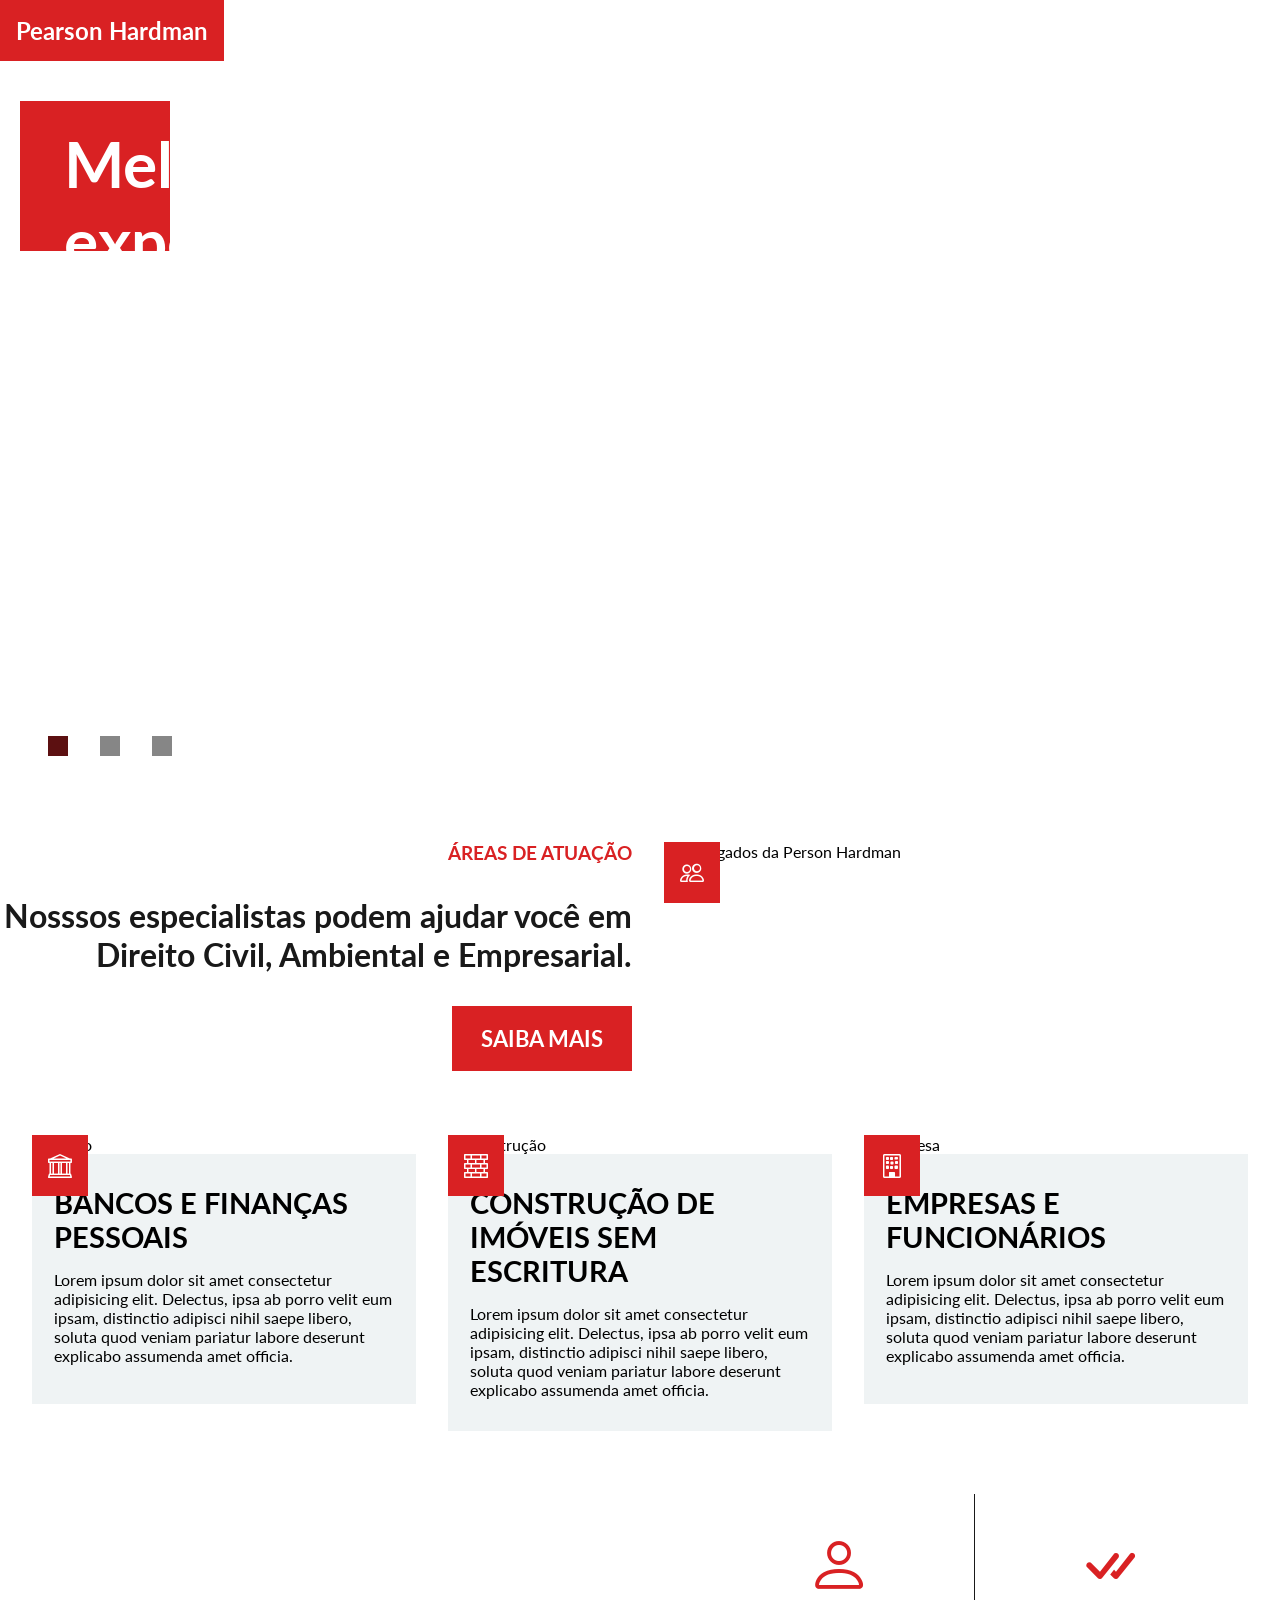
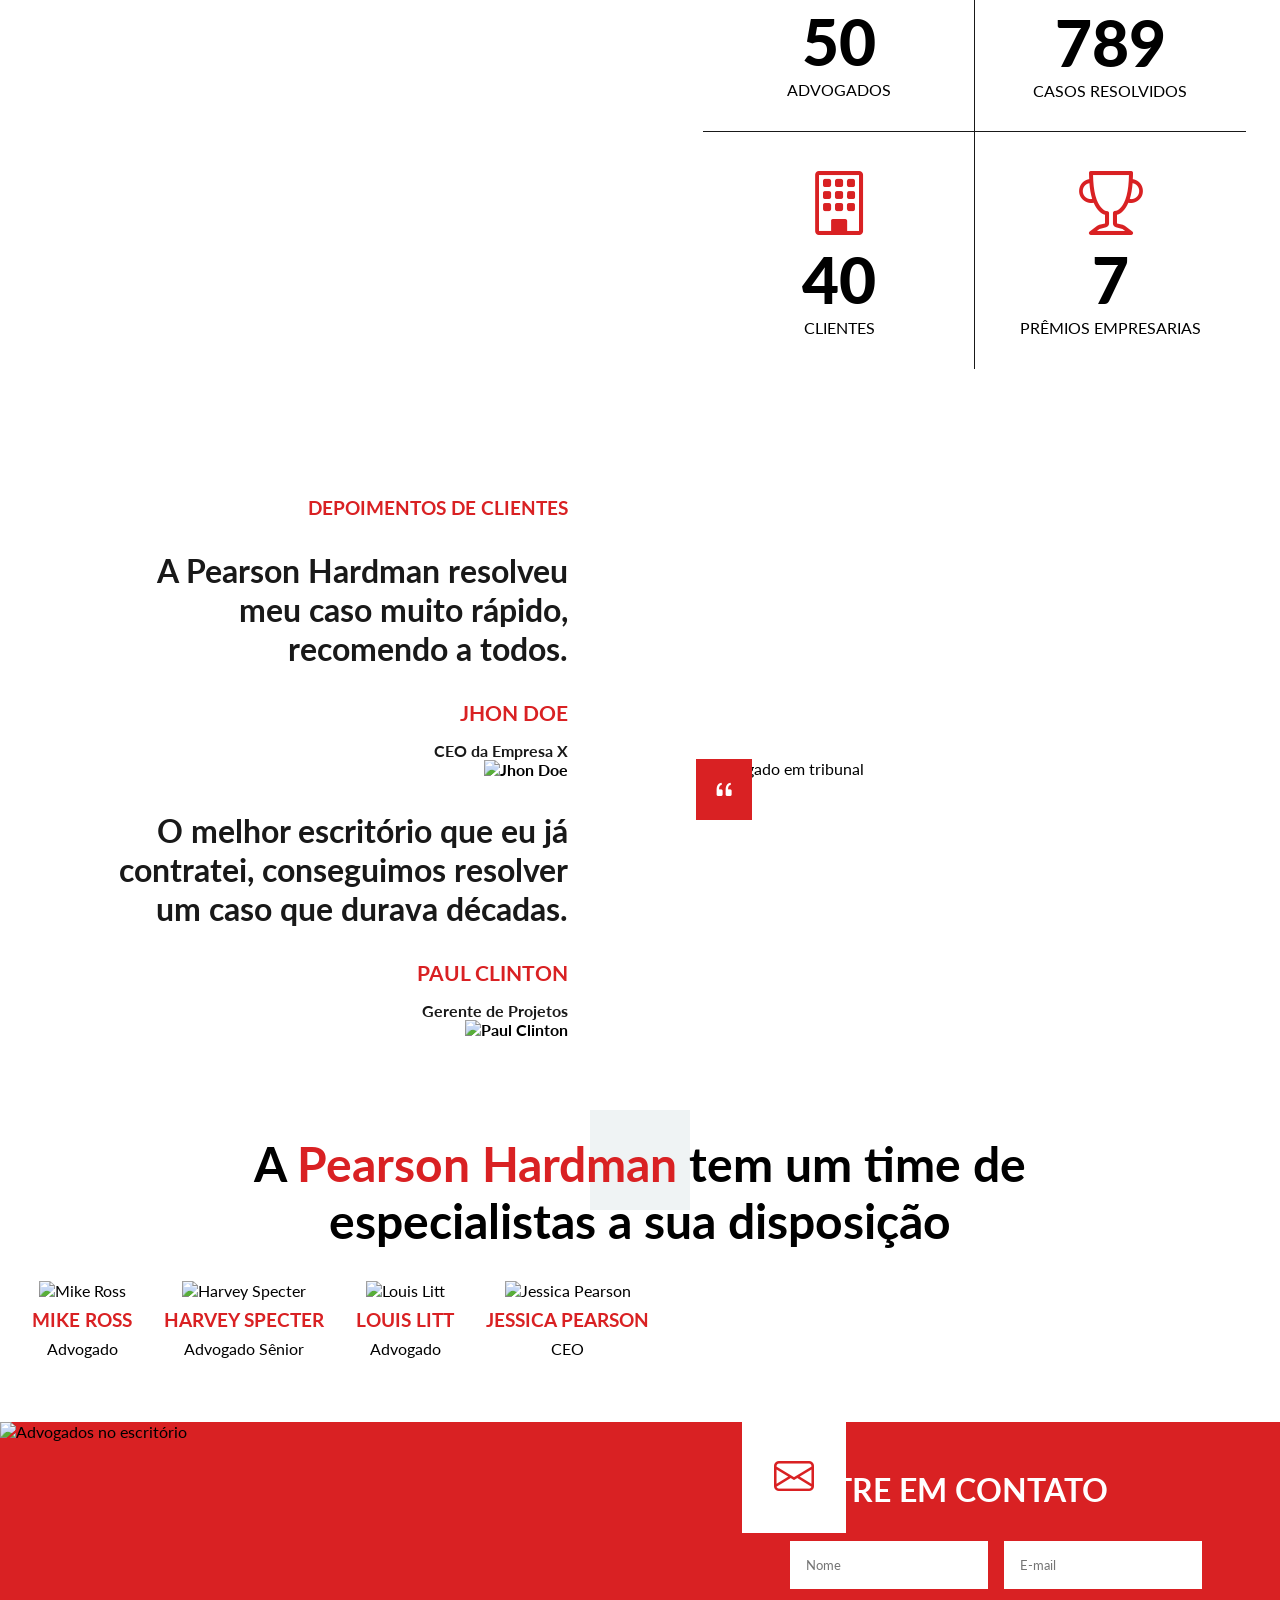
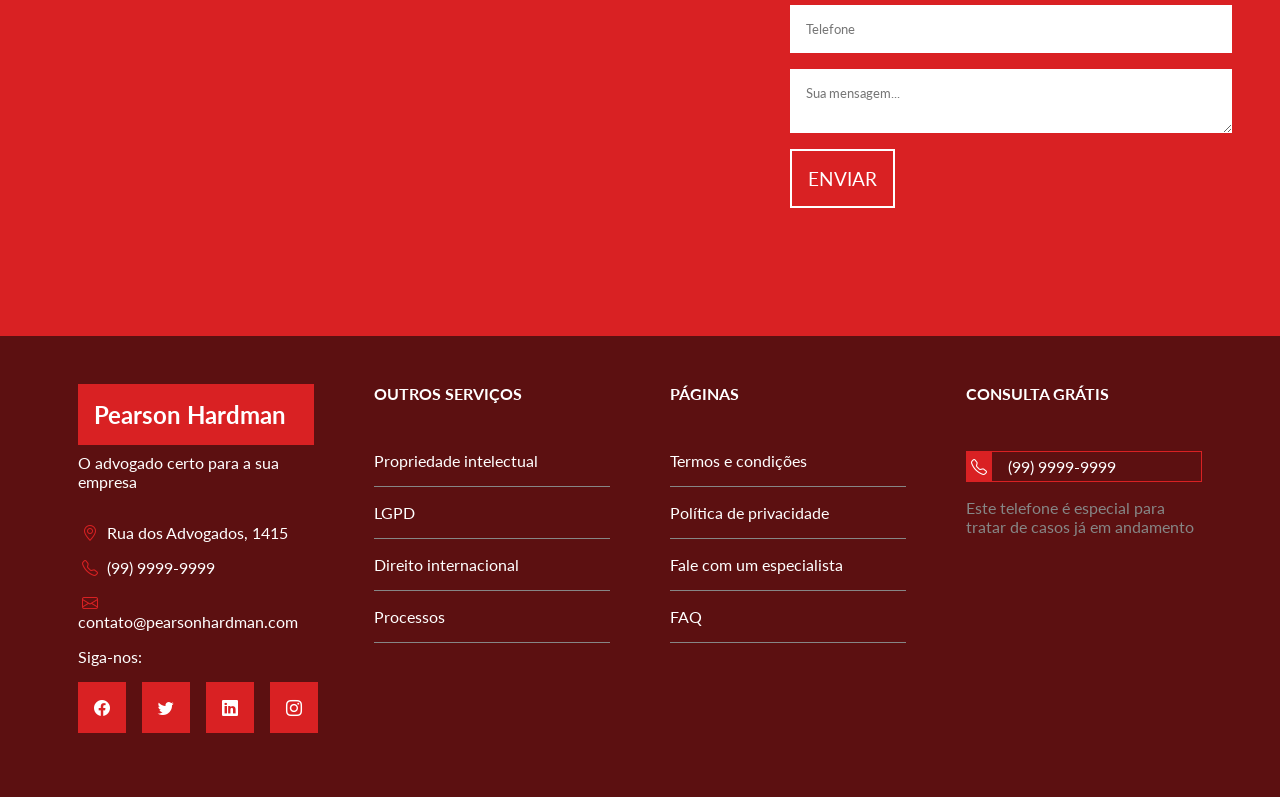
==== commit e26d8279: "rodape mobile" ====
--- a/index.html
+++ b/index.html
@@ -24,6 +24,19 @@
                 <a href="#team">Time</a>
                 <a href="#contact">Contato</a>
             </nav>
+
+        <!-- Menu Mobile -->
+        <i class="bi bi-list" id="menu"></i>
+        <nav id="mobile-navbar">
+        <!-- <nav id="mobile-navbar" class="menu-active"> -->
+            <i class="bi bi-x-lg" id="close-menu"></i>
+            <a href="#header">Início</a>
+            <a href="#expertise-areas">Serviços</a>
+            <a href="#about">Sobre</a>
+            <a href="#team">Time</a>
+            <a href="#contact">Contato</a>
+        </nav>
+
         </div>
         <div class="banner active">
             <span class="square"></span>            
--- a/css/style.css
+++ b/css/style.css
@@ -88,7 +88,7 @@
     font-size: 1.5rem;
 }
 
-.banner .square{
+.square{
     display:block;
     width: 150px;
     height: 150px;
@@ -117,33 +117,28 @@
     background-color: var(--secondary-bg-color);
 }
 
-/* ÁREAS DE ATUAÇÃO */
-
+/* Áreas de atuação */
 .text-image-section{
     display: flex;
     flex-wrap: wrap;
     gap: 2rem;
 }
-
-.text-container {
-    display: flex;
+.text-container{
+    display: flex;
+    flex: 2 1 0;
+    gap:2rem;
     flex-direction: column;
-    flex: 2 1 0;
-    gap: 2rem;
     justify-content: center;
     text-align: right;
     font-weight: bold;
 }
-
 .image-container{
     flex: 1 1 300px;
-    position: relative;
-}
-
+    position:relative;
+}
 .image-container i{
     position: absolute;
 }
-
 .section-title{
     color: var(--main-color);
     text-transform: uppercase;
@@ -152,7 +147,6 @@
     color: var(--secondary-text-color);
     font-size: 2rem;
 }
-
 .btn{
     padding: 1.2rem 1.8rem;
     text-transform: uppercase;
@@ -165,7 +159,6 @@
 #other-services{
     width: 100%;
     display: flex;
-    /* flex-wrap: wrap; */
     gap:2rem;
     padding: 2rem;
 }
@@ -228,12 +221,12 @@
 
 .about-description{
     display: flex;
-    align-items: center; 
-}
-
-.about-description h4{
+    align-items: center;
+}
+
+.about-description h4 {
     font-size: 1.4rem;
-    margin-bottom: 0.5rem;
+    margin-bottom: 1rem;
 }
 
 #about-data{
@@ -247,120 +240,109 @@
     width: 50%;
     display: flex;
     flex-direction: column;
+    justify-content: center;
     align-items: center;
     padding: 2rem;
-    margin-top: -1px; /* para alinhar a first-child e last-child */
-    margin-left: -1px; /* para alinhar a first-child e last-child */
+    margin-top: -1px;
+    margin-left: -1px;
 }
 
 #about-data .data:first-child{
     border-right: 1px solid var(--secondary-text-color);
     border-bottom: 1px solid var(--secondary-text-color);
 }
-
 #about-data .data:last-child{
     border-left: 1px solid var(--secondary-text-color);
     border-top: 1px solid var(--secondary-text-color);
 }
 
-
 #about-data .data i{
     background-color: transparent;
     color: var(--main-color);
     font-size: 4rem;
     padding: 0;
 }
-
 .data .number{
-    font-size: 3.5rem;
+    font-size: 4rem;
     font-weight: 900;
 }
-
 .data .text {
     text-transform: uppercase;
 }
 
-/* Depoimentos  */
-
-#testimonial{
+/* Depoimentos */
+#testimonial {
     display: flex;
     align-items: center;
 }
-
 #testimonial-information{
     padding: 3rem;
 }
-
-.author{
-    display: flex;
-    flex-direction: column;
-    justify-content: end;
-    align-items: flex-end;
-    gap: 1rem;
-}
-
 
 .author img{
     width: 100px;
     height: 100px;
 }
-
-.author .author-name{
+.author .author-name{ 
     color: var(--main-color);
     text-transform: uppercase;
     font-size: 1.3rem;
-    font-weight: bold;
-    margin-bottom: 1rem;
-}
-
+    font-weight:bold;
+    margin-bottom:1rem;
+}
 .author .author-job{
     color: var(--secondary-text-color);
 }
 
-
 /* Colaboradores */
-
-#team span{
-    color: var(--main-color);
-}
-
-#team h2{
-    width: 50%;
+#team {
+    position: relative;
+    margin-bottom: 2rem;
+  }
+  
+  #team h2 {
+    font-size: 3rem;
     text-align: center;
+    max-width: 1000px;
     margin: 0 auto;
-    margin-bottom: 2rem;  
-    font-size: 3rem; 
-}
-
-.employees{
-    display: flex;
-    justify-content: space-between;
-    gap: 1rem;
-    margin: 1rem;
-}
-
-.employee{
-    display: flex;
-    flex-direction: column;
-    align-items: center;
-}
-.employee img{
-    margin-bottom: 0.5rem;
-}
-
-.employee .employee-name{
-    text-transform: uppercase;
+    position: relative;
+    z-index: 2;
+  }
+  
+  #team h2 span {
+    color: var(--main-color);
+  }
+  
+  #team .square {
+    background-color: var(--tertiary-color);
+    width: 100px;
+    height: 100px;
+    left: 50%;
+    margin-left: -50px;
+    top: -25px;
+  }
+  
+  .employees {
+    display: flex;
+    gap: 2rem;
+    padding: 2rem;
+    text-align: center;
+  }
+  
+  .employee-name {
+    color: var(--main-color);
+    text-transform: uppercase;
+    font-size: 1.2rem;
     font-weight: bold;
-    color: var(--main-color);
-    margin-bottom: 0.5rem;
-}
-
-
-/* CONTATO */
-
-#contact{
+    margin: 0.5rem 0;
+  }
+  
+
+/* *** Contato **** */
+
+#contact {
     background-color: var(--main-color);
-    gap: 0;
+    gap:0;
     padding-bottom: 5rem;
 }
 
@@ -371,22 +353,19 @@
     flex: 1 1 0;
 }
 
-
-#contact-information i{
-    position: absolute;
-    top: 0;
-    left: 0;
-    color: var(--main-color);
+#contact-information .section-subtitle{
+    color: var(--primary-text-color);
+    text-transform: uppercase;
+}
+
+#contact-information i {
+    position:absolute;
+    top:0;
+    left:0;
     background-color: var(--primary-text-color);
+    color: var(--main-color);
     font-size: 2.5rem;
     padding: 2rem;
-
-}
-
-#contact-information .section-subtitle{
-    color: var(--primary-text-color); 
-    text-transform: uppercase;
-    font-size: 1rem;
 }
 
 #contact-information form{
@@ -399,24 +378,272 @@
     display: flex;
     gap: 1rem;
 }
-
 #contact-information input,
-#contact-information textarea{
-    flex: 0.5;
+#contact-information textarea {
+    /* flex: 0.5; */
     padding: 1rem;
     border: none;
-    /* width: 100%; */
 }
 
 #contact-information .btn{
     align-self: start;
     border: 2px solid var(--primary-text-color);
     font-size: 1.2rem;
-    transition: 0.4s;
-    cursor: pointer;
+    transition: 0.6s;
 }
 
 #contact-information .btn:hover{
     background-color: var(--primary-text-color);
     color: var(--main-color);
-}+}
+/* Rodapé */
+#footer {
+    color: var(--primary-text-color);
+    background-color: var(--secondary-bg-color);
+    display: flex;
+    justify-content: space-around;
+    padding: 3rem 3rem 5rem;
+  }
+  
+  #footer i {
+    font-size: 1rem;
+    padding: 0.3rem;
+  }
+  
+  #footer a {
+    color: var(--primary-text-color);
+  }
+  
+  .contact-info,
+  .links-container {
+    width: 20%;
+  }
+  
+  .footer-brand {
+    margin-bottom: 2rem;
+  }
+  
+  .footer-brand h2 {
+    background-color: var(--main-color);
+    margin-bottom: 0.5rem;
+    padding: 1rem;
+  }
+  
+  .contact-info p {
+    margin-bottom: 1rem;
+  }
+  
+  .contact-info p i {
+    background-color: transparent;
+    padding: 0;
+    color: var(--main-color);
+  }
+  
+  .social-networks p {
+    margin-bottom: 1rem;
+  }
+  
+  .networks {
+    margin-top: 2rem;
+    display: flex;
+    gap: 1rem;
+  }
+  
+  #footer .networks i {
+    padding: 1rem;
+  }
+  
+  .links-container h4 {
+    text-transform: uppercase;
+    margin-bottom: 3rem;
+  }
+  
+  .links-container nav {
+    display: flex;
+    flex-direction: column;
+  }
+  
+  .links-container nav a {
+    padding-bottom: 1rem;
+    margin-bottom: 1rem;
+    border-bottom: 1px solid var(--secondary-color);
+  }
+  
+  .phone-number {
+    display: flex;
+    border: 1px solid var(--main-color);
+    gap: 1rem;
+    align-items: center;
+    margin-bottom: 1rem;
+  }
+  
+  .phone-info {
+    color: var(--secondary-color);
+  }
+
+  /* Mobile navbar */
+  #menu,
+  #close-menu{
+    font-size: 2rem;
+    padding: 1rem;
+    display:none;
+  }
+
+  #close-menu{
+    position:absolute;
+    top:0;
+    right:0;
+  }
+
+  #mobile-navbar{
+    position:fixed;
+    top:0;
+    left:100%;
+    height:100%;
+    width: 100%;
+    background-color: rgba(0,0,0,0.95);
+    display: flex;
+    flex-direction: column;
+    padding: 4rem 2rem;
+    transition: 0.4s;
+    z-index: 3;
+  }  
+
+  #mobile-navbar.menu-active{
+    left:0;
+  }
+
+  #mobile-navbar a{
+    color: var(--primary-text-color);
+    font-size: 2rem;
+    text-align: center;
+    margin-bottom: 1rem;
+    padding-bottom: 1rem;
+    border-bottom: 1px solid var(--main-color);
+  }
+
+
+  @media (max-width:450px){
+    body{
+        /* esconder o scrool lateral se sobrar a direita */
+        overflow-x: hidden;
+    }
+    i {
+        padding: 1rem;
+        font-size: 1.5rem;
+    }
+    #navbar{
+        display:none;
+    }
+    #menu,
+    #close-menu{
+        display:block;
+    }
+    /* banner e texto do banner */
+    .banner{
+        max-width: 100%;
+        padding: 4rem 2rem;
+    }
+    .banner h2{
+        font-size: 2.9rem;
+    }
+    .banner p{
+        font-size: 1.2rem;
+    }
+    /* Áreas de atuação */
+    .btn{
+        align-self: initial;
+    }
+    .image-container{
+        flex: 1 1 100%;
+    }
+    #other-services{
+        flex-wrap: wrap;
+    }
+
+    /* Sobre nós */
+    #about{
+        
+    }
+    #about-text,
+    #about-data{
+        flex: 1 1 100%;
+    }
+    .about-description{
+        gap: 1rem;
+    }
+    .about-description i{
+        padding:0;
+        min-width: 40px;
+    }
+    #about #about-data .data {
+        width: 100%;
+        border: none;
+        border-bottom: 1px solid var(--secondary-text-color)
+    }
+    /* Depoimentos */
+    .text-container{
+        text-align: center;
+        padding: 2rem;
+    }
+    /* Colaboradores */
+    #team {
+        margin-top: 2rem;
+    }
+    #team h2{
+        font-size: 2.5rem;
+    }
+    .employees{
+        /* flex-direction: column; */
+        flex-wrap: wrap;
+    }
+
+    /* Contato */
+    #contact{
+        padding-bottom: 0;
+    }
+    #contact-information{
+        padding: 7rem 1rem;
+    }
+    #contact-information .form-control{
+        flex-direction: column;
+    }
+    #contact-information .btn{
+        align-self: auto;
+    }
+
+    /* Rodapé */
+    #footer{
+        flex-wrap: wrap;
+    }
+
+    .contact-info, 
+    .links-container{
+        width: 100%;
+    }
+
+    #footer i {
+        font-size: 2rem;
+        padding: 1rem;
+    }
+
+    .footer-brand{
+        text-align: center;
+    }
+
+    .networks{
+        margin-bottom: 3rem;
+    }
+
+    .links-container{
+        margin-bottom: 1rem;
+    }
+
+    .links-container h4{
+        margin-bottom: 1.5rem;
+
+    }
+
+
+
+  }
